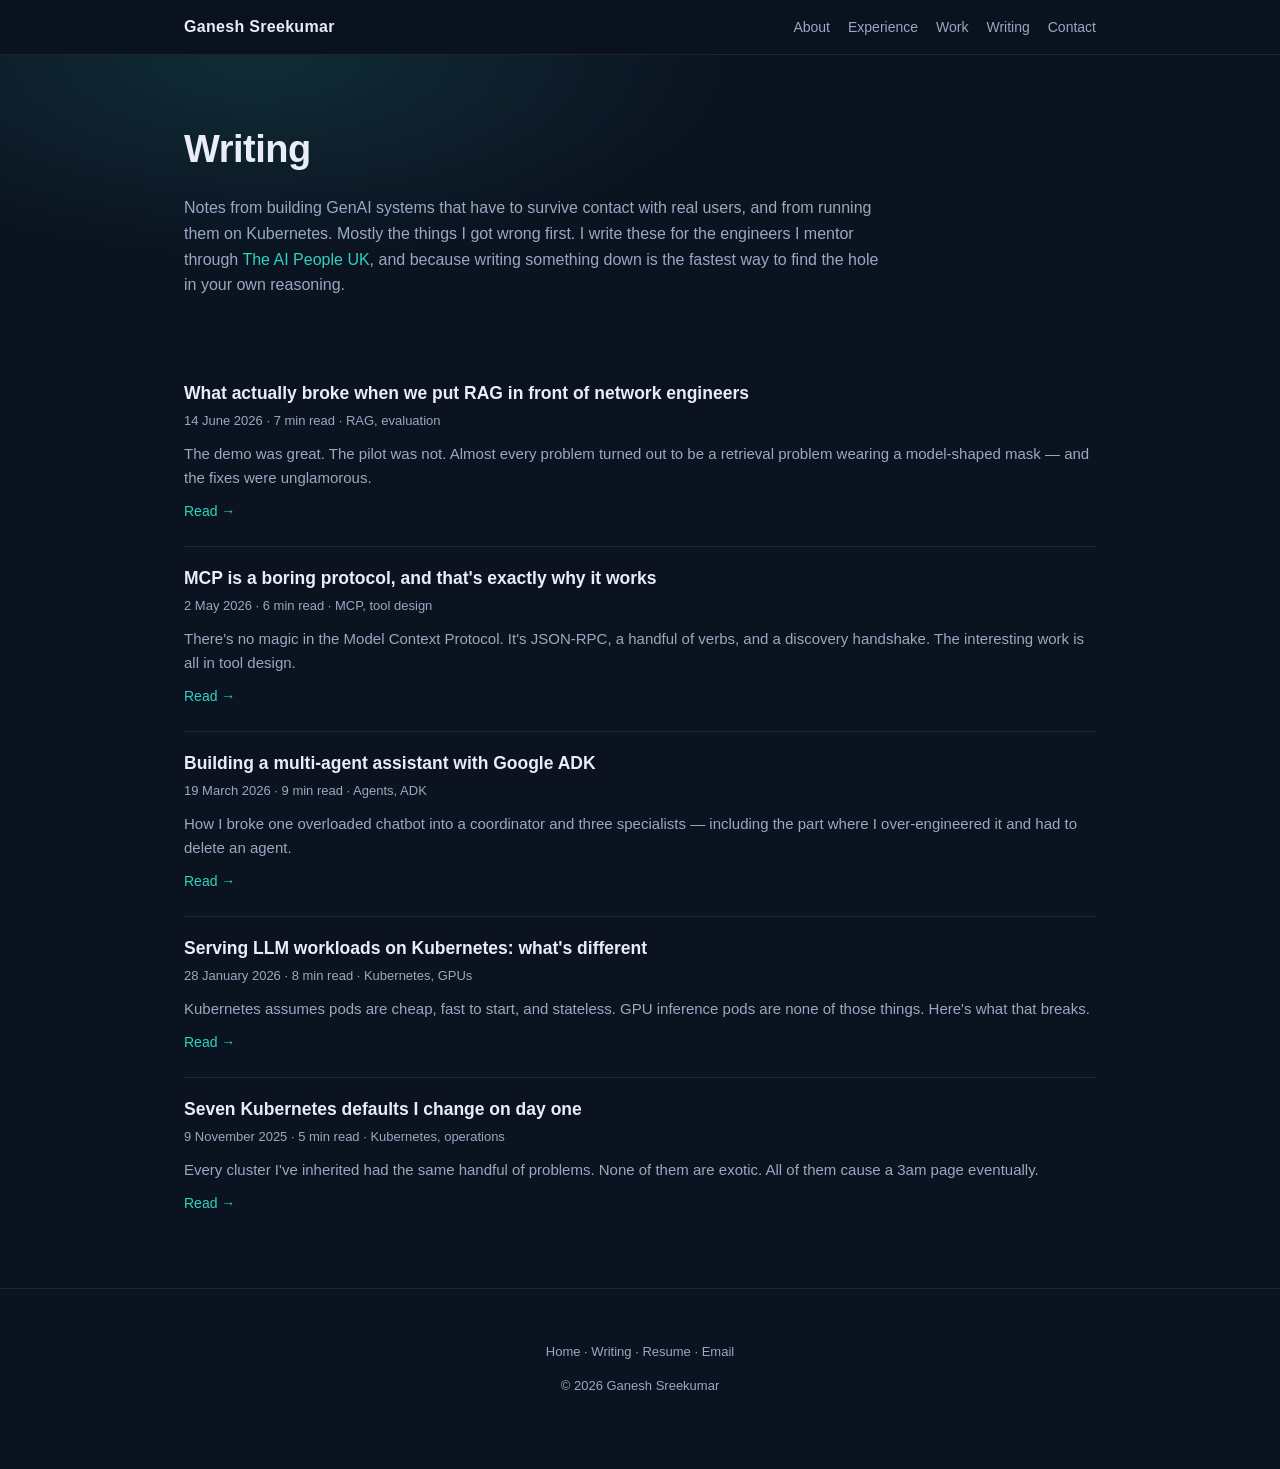
==== blog/index.html @ 61bf5499 "Add blog posts" ====
<!doctype html>
<html lang="en">
<head>
<meta charset="UTF-8" />
<meta name="viewport" content="width=device-width, initial-scale=1.0" />
<title>Writing — Ganesh Sreekumar</title>
<meta name="description" content="Notes on production GenAI — RAG, MCP, Google ADK agents — and running it all on Kubernetes." />
<link rel="stylesheet" href="../styles.css" />
</head>
<body>

<header class="site">
  <nav class="site">
    <a class="brand" href="../index.html">Ganesh Sreekumar</a>
    <div class="links">
      <a href="../index.html#about">About</a>
      <a href="../index.html#experience">Experience</a>
      <a href="../index.html#work">Work</a>
      <a href="index.html">Writing</a>
      <a href="../index.html#contact">Contact</a>
    </div>
  </nav>
</header>

<section class="hero" style="padding:64px 0 28px;">
  <div class="wrap">
    <h1 style="font-size:clamp(28px,4.2vw,38px);">Writing</h1>
    <p class="summary">
      Notes from building GenAI systems that have to survive contact with real users, and from
      running them on Kubernetes. Mostly the things I got wrong first. I write these for the
      engineers I mentor through <a href="https://theaipeople.uk/" target="_blank" rel="noopener">The AI People UK</a>,
      and because writing something down is the fastest way to find the hole in your own reasoning.
    </p>
  </div>
</section>

<section style="padding-top:20px;">
  <div class="wrap">
    <div class="post-list">

      <div class="post-item">
        <h3><a href="rag-lessons-from-production.html">What actually broke when we put RAG in front of network engineers</a></h3>
        <p class="post-meta">14 June 2026 · 7 min read · RAG, evaluation</p>
        <p class="excerpt">
          The demo was great. The pilot was not. Almost every problem turned out to be a
          retrieval problem wearing a model-shaped mask — and the fixes were unglamorous.
        </p>
        <a class="more" href="rag-lessons-from-production.html">Read →</a>
      </div>

      <div class="post-item">
        <h3><a href="mcp-is-boring.html">MCP is a boring protocol, and that's exactly why it works</a></h3>
        <p class="post-meta">2 May 2026 · 6 min read · MCP, tool design</p>
        <p class="excerpt">
          There's no magic in the Model Context Protocol. It's JSON-RPC, a handful of verbs, and
          a discovery handshake. The interesting work is all in tool design.
        </p>
        <a class="more" href="mcp-is-boring.html">Read →</a>
      </div>

      <div class="post-item">
        <h3><a href="building-agents-with-google-adk.html">Building a multi-agent assistant with Google ADK</a></h3>
        <p class="post-meta">19 March 2026 · 9 min read · Agents, ADK</p>
        <p class="excerpt">
          How I broke one overloaded chatbot into a coordinator and three specialists — including
          the part where I over-engineered it and had to delete an agent.
        </p>
        <a class="more" href="building-agents-with-google-adk.html">Read →</a>
      </div>

      <div class="post-item">
        <h3><a href="llm-workloads-on-kubernetes.html">Serving LLM workloads on Kubernetes: what's different</a></h3>
        <p class="post-meta">28 January 2026 · 8 min read · Kubernetes, GPUs</p>
        <p class="excerpt">
          Kubernetes assumes pods are cheap, fast to start, and stateless. GPU inference pods are
          none of those things. Here's what that breaks.
        </p>
        <a class="more" href="llm-workloads-on-kubernetes.html">Read →</a>
      </div>

      <div class="post-item">
        <h3><a href="kubernetes-defaults-i-change.html">Seven Kubernetes defaults I change on day one</a></h3>
        <p class="post-meta">9 November 2025 · 5 min read · Kubernetes, operations</p>
        <p class="excerpt">
          Every cluster I've inherited had the same handful of problems. None of them are exotic.
          All of them cause a 3am page eventually.
        </p>
        <a class="more" href="kubernetes-defaults-i-change.html">Read →</a>
      </div>

    </div>
  </div>
</section>

<footer>
  <div class="wrap">
    <p><a href="../index.html">Home</a> · <a href="index.html">Writing</a> · <a href="../resume.pdf">Resume</a> · <a href="mailto:ganeshs404@gmail.com">Email</a></p>
    <p>© <span id="year"></span> Ganesh Sreekumar</p>
  </div>
</footer>

<script>document.getElementById('year').textContent = new Date().getFullYear();</script>
</body>
</html>
---- styles.css ----
:root{
  --bg: #0b1220;
  --bg-alt: #101a2e;
  --card: #131f38;
  --text: #e8edf7;
  --muted: #9aa8c2;
  --accent: #2dd4bf;
  --accent-soft: rgba(45, 212, 191, 0.14);
  --border: rgba(255,255,255,0.08);
  --max: 960px;
}
*{box-sizing:border-box;}
html{scroll-behavior:smooth;}
body{
  margin:0;
  font-family: -apple-system, BlinkMacSystemFont, "Segoe UI", Roboto, Helvetica, Arial, sans-serif;
  background: var(--bg);
  color: var(--text);
  line-height:1.6;
}
a{color:var(--accent); text-decoration:none;}
a:hover{text-decoration:underline;}
.wrap{max-width:var(--max); margin:0 auto; padding:0 24px;}

header.site{
  position:sticky; top:0; z-index:10;
  background: rgba(11,18,32,0.85);
  backdrop-filter: blur(8px);
  border-bottom:1px solid var(--border);
}
nav.site{
  display:flex; align-items:center; justify-content:space-between;
  max-width:var(--max); margin:0 auto; padding:14px 24px;
}
nav.site .brand{font-weight:700; letter-spacing:0.3px; color:var(--text);}
nav.site .brand:hover{text-decoration:none;}
nav.site .links{display:flex; gap:18px; font-size:14px; flex-wrap:wrap;}
nav.site .links a{color:var(--muted);}
nav.site .links a:hover{color:var(--text); text-decoration:none;}

.hero{
  padding:88px 0 56px;
  background: radial-gradient(700px 300px at 20% 0%, var(--accent-soft), transparent 70%);
}
.hero h1{
  font-size:clamp(32px, 5vw, 48px);
  margin:0 0 6px;
  letter-spacing:-0.5px;
}
.hero .role{
  color:var(--accent);
  font-weight:600;
  font-size:19px;
  margin:0 0 18px;
}
.hero .summary{
  color:var(--muted);
  max-width:700px;
  font-size:16px;
}
.hero .meta{
  display:flex; flex-wrap:wrap; gap:16px;
  margin-top:22px; font-size:14px; color:var(--muted);
}
.hero .meta span{display:inline-flex; align-items:center; gap:6px;}
.cta-row{margin-top:28px; display:flex; gap:12px; flex-wrap:wrap;}
.btn{
  display:inline-block; padding:11px 20px; border-radius:8px;
  font-size:14px; font-weight:600; border:1px solid var(--border);
}
.btn.primary{background:var(--accent); color:#04211d; border-color:var(--accent);}
.btn.primary:hover{opacity:0.9; text-decoration:none;}
.btn.ghost{color:var(--text);}
.btn.ghost:hover{border-color:var(--accent); text-decoration:none;}

section{padding:52px 0;}
section h2{
  font-size:13px; text-transform:uppercase; letter-spacing:1.5px;
  color:var(--accent); margin:0 0 22px;
}
section.alt{background:var(--bg-alt); border-top:1px solid var(--border); border-bottom:1px solid var(--border);}
.section-intro{color:var(--muted); margin:-8px 0 26px; max-width:720px; font-size:15px;}

.job{
  padding:22px 0; border-top:1px solid var(--border);
}
.job:first-of-type{border-top:none;}
.job-head{
  display:flex; justify-content:space-between; align-items:baseline; flex-wrap:wrap; gap:8px;
}
.job-head h3{margin:0; font-size:18px;}
.job-head .dates{color:var(--muted); font-size:13px; white-space:nowrap;}
.job .company{color:var(--muted); font-size:14px; margin:2px 0 10px;}
.job ul{margin:0; padding-left:20px; color:var(--text);}
.job li{margin-bottom:8px; font-size:15px;}
.job li::marker{color:var(--accent);}

.skills{display:flex; flex-wrap:wrap; gap:10px;}
.skills span{
  background:var(--card); border:1px solid var(--border);
  padding:7px 14px; border-radius:999px; font-size:13px; color:var(--text);
}
.skill-group{margin-bottom:22px;}
.skill-group:last-child{margin-bottom:0;}
.skill-group h3{
  font-size:14px; margin:0 0 10px; color:var(--muted); font-weight:600;
}

.cert-card, .community-card{
  background:var(--card); border:1px solid var(--border); border-radius:12px;
  padding:22px;
}
.cert-card h3, .community-card h3{margin:0 0 6px; font-size:17px;}
.cert-card .dates{color:var(--muted); font-size:13px; margin-bottom:0;}
.community-card p{color:var(--muted); margin:10px 0 0;}
.community-card ul{margin:12px 0 0; padding-left:20px; color:var(--text);}
.community-card li{margin-bottom:6px; font-size:14.5px;}

/* ---------- work / deep-dive cards ---------- */
.work-grid{display:grid; gap:18px;}
.work-card{
  background:var(--card); border:1px solid var(--border); border-radius:12px;
  padding:24px;
}
.work-card h3{margin:0 0 4px; font-size:17px;}
.work-card .kicker{
  color:var(--accent); font-size:12px; text-transform:uppercase;
  letter-spacing:1.2px; margin:0 0 12px; font-weight:600;
}
.work-card p{margin:0 0 12px; font-size:15px;}
.work-card p:last-child{margin-bottom:0;}
.work-card .label{color:var(--muted); font-weight:600;}
.work-card ul{margin:0 0 14px; padding-left:20px;}
.work-card li{margin-bottom:7px; font-size:14.5px;}
.work-card li::marker{color:var(--accent);}
.stack{display:flex; flex-wrap:wrap; gap:8px; margin-top:16px;}
.stack span{
  border:1px solid var(--border); background:rgba(255,255,255,0.03);
  padding:4px 11px; border-radius:6px; font-size:12px; color:var(--muted);
}

/* ---------- writing / blog ---------- */
.post-list{display:grid; gap:2px;}
.post-item{
  padding:20px 0; border-top:1px solid var(--border);
}
.post-item:first-child{border-top:none;}
.post-item h3{margin:0 0 6px; font-size:17.5px; line-height:1.35;}
.post-item h3 a{color:var(--text);}
.post-item h3 a:hover{color:var(--accent); text-decoration:none;}
.post-meta{color:var(--muted); font-size:13px; margin:0 0 10px;}
.post-item p.excerpt{color:var(--muted); margin:0; font-size:15px;}
.post-item .more{font-size:14px; display:inline-block; margin-top:10px;}

/* ---------- article ---------- */
.article{max-width:720px; margin:0 auto; padding:64px 24px 40px;}
.article .eyebrow{
  color:var(--accent); font-size:12px; text-transform:uppercase;
  letter-spacing:1.4px; margin:0 0 14px; font-weight:600;
}
.article h1{
  font-size:clamp(28px, 4.2vw, 38px); line-height:1.2;
  letter-spacing:-0.5px; margin:0 0 14px;
}
.article .byline{color:var(--muted); font-size:13.5px; margin:0 0 34px;}
.article h2{
  font-size:20px; text-transform:none; letter-spacing:-0.2px;
  color:var(--text); margin:38px 0 12px;
}
.article h3{font-size:16.5px; margin:28px 0 10px;}
.article p{font-size:16.5px; margin:0 0 18px;}
.article ul, .article ol{padding-left:22px; margin:0 0 18px;}
.article li{font-size:16.5px; margin-bottom:9px;}
.article li::marker{color:var(--accent);}
.article strong{color:#fff;}
.article hr{border:none; border-top:1px solid var(--border); margin:38px 0;}
.article blockquote{
  margin:0 0 20px; padding:2px 0 2px 18px;
  border-left:2px solid var(--accent); color:var(--muted); font-style:italic;
}
.article code{
  background:rgba(255,255,255,0.06); border:1px solid var(--border);
  padding:1.5px 6px; border-radius:5px; font-size:14px;
  font-family: ui-monospace, SFMono-Regular, Menlo, Consolas, monospace;
}
.article pre{
  background:#0a101c; border:1px solid var(--border);
  border-radius:10px; padding:16px 18px; overflow-x:auto; margin:0 0 20px;
}
.article pre code{
  background:none; border:none; padding:0; font-size:13.5px; line-height:1.55;
  color:#cfe0f5; white-space:pre;
}
.callout{
  background:var(--card); border:1px solid var(--border); border-left:3px solid var(--accent);
  border-radius:8px; padding:16px 18px; margin:0 0 22px;
}
.callout p{margin:0; font-size:15.5px; color:var(--muted);}
.callout p strong{color:var(--text);}
.post-nav{
  max-width:720px; margin:0 auto; padding:0 24px 70px;
  display:flex; justify-content:space-between; gap:16px; flex-wrap:wrap;
  font-size:14px;
}
.tags{display:flex; flex-wrap:wrap; gap:8px; margin:0 0 30px;}
.tags span{
  border:1px solid var(--border); background:rgba(255,255,255,0.03);
  padding:3px 10px; border-radius:6px; font-size:12px; color:var(--muted);
}

footer{
  padding:40px 0 60px; text-align:center; color:var(--muted); font-size:13px;
  border-top:1px solid var(--border);
}
footer a{color:var(--muted);}
footer a:hover{color:var(--accent);}

@media (max-width:640px){
  nav.site{flex-direction:column; align-items:flex-start; gap:10px;}
  nav.site .links{gap:14px;}
  .hero{padding:56px 0 40px;}
  .article{padding-top:44px;}
}
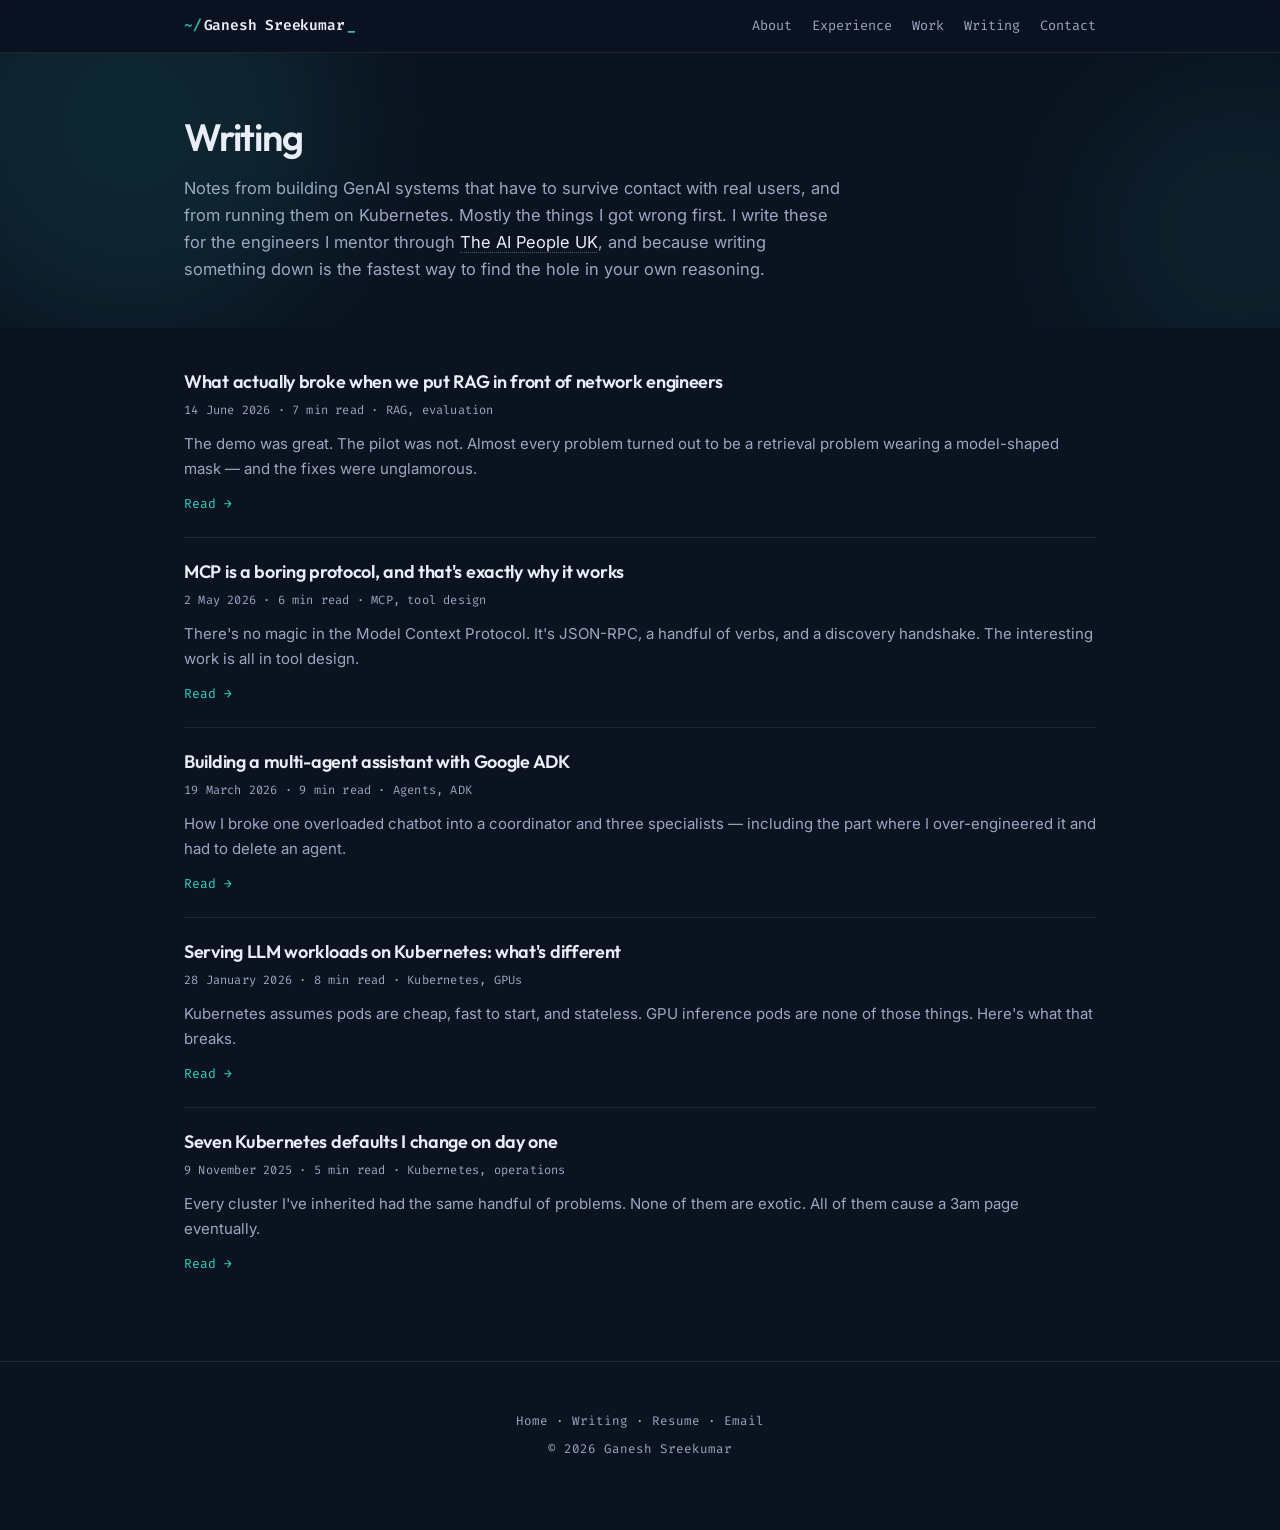
==== commit a991be9e: "Restyle: mono typography, terminal hero, motion" ====
--- a/blog/index.html
+++ b/blog/index.html
@@ -5,6 +5,9 @@
 <meta name="viewport" content="width=device-width, initial-scale=1.0" />
 <title>Writing — Ganesh Sreekumar</title>
 <meta name="description" content="Notes on production GenAI — RAG, MCP, Google ADK agents — and running it all on Kubernetes." />
+<link rel="preconnect" href="https://fonts.googleapis.com" />
+<link rel="preconnect" href="https://fonts.gstatic.com" crossorigin />
+<link rel="stylesheet" href="https://fonts.googleapis.com/css2?family=Inter:wght@400;500;600&family=Outfit:wght@500;600;700&family=Fira+Code:wght@400;500&display=swap" />
 <link rel="stylesheet" href="../styles.css" />
 </head>
 <body>
--- a/styles.css
+++ b/styles.css
@@ -1,4 +1,10 @@
+/* ==========================================================================
+   Ganesh Sreekumar — portfolio
+   Palette unchanged (navy + teal). Layout, type and motion reworked.
+   ========================================================================== */
+
 :root{
+  /* --- colours: unchanged --- */
   --bg: #0b1220;
   --bg-alt: #101a2e;
   --card: #131f38;
@@ -7,217 +13,593 @@
   --accent: #2dd4bf;
   --accent-soft: rgba(45, 212, 191, 0.14);
   --border: rgba(255,255,255,0.08);
+
+  /* --- derived --- */
+  --border-strong: rgba(255,255,255,0.14);
+  --accent-dim: rgba(45, 212, 191, 0.35);
+  --accent-glow: rgba(45, 212, 191, 0.07);
+  --code-bg: #0a101c;
+
+  /* --- type --- */
+  --font-sans: "Inter", -apple-system, BlinkMacSystemFont, "Segoe UI", Roboto, Helvetica, Arial, sans-serif;
+  --font-display: "Outfit", var(--font-sans);
+  --font-mono: "Fira Code", "JetBrains Mono", ui-monospace, SFMono-Regular, Menlo, Consolas, monospace;
+
+  /* --- motion --- */
+  --ease-out: cubic-bezier(0, 0, .2, 1);
+  --ease-in-out: cubic-bezier(.4, 0, .2, 1);
+  --dur: .18s;
+
   --max: 960px;
-}
+  --max-read: 720px;
+}
+
 *{box-sizing:border-box;}
 html{scroll-behavior:smooth;}
+
 body{
   margin:0;
-  font-family: -apple-system, BlinkMacSystemFont, "Segoe UI", Roboto, Helvetica, Arial, sans-serif;
+  font-family: var(--font-sans);
   background: var(--bg);
   color: var(--text);
-  line-height:1.6;
-}
-a{color:var(--accent); text-decoration:none;}
-a:hover{text-decoration:underline;}
+  line-height:1.65;
+  -webkit-font-smoothing:antialiased;
+  text-rendering:optimizeLegibility;
+}
+
 .wrap{max-width:var(--max); margin:0 auto; padding:0 24px;}
 
+/* ==========================================================================
+   Links — dotted underline that resolves to the accent on hover
+   ========================================================================== */
+a{
+  color: var(--accent);
+  text-decoration: underline;
+  text-decoration-color: color-mix(in srgb, var(--accent) 35%, transparent);
+  text-decoration-thickness: 1px;
+  text-underline-offset: 4px;
+  transition: color var(--dur) var(--ease-out),
+              text-decoration-color var(--dur) var(--ease-out);
+}
+a:hover{ text-decoration-color: var(--accent); }
+
+/* body-copy links read quieter until hovered */
+.article p > a,
+.summary a,
+.section-intro a,
+.community-card a{
+  color: var(--text);
+  text-decoration-style: dotted;
+  text-decoration-color: color-mix(in srgb, var(--muted) 45%, transparent);
+}
+.article p > a:hover,
+.summary a:hover,
+.section-intro a:hover,
+.community-card a:hover{
+  color: var(--accent);
+  text-decoration-style: solid;
+  text-decoration-color: var(--accent);
+}
+
+/* links that shouldn't be underlined at all */
+a.btn, a.brand, .links a, .post-item h3 a, .stack a, footer a, .post-nav a, a.more{
+  text-decoration:none;
+}
+
+/* ==========================================================================
+   Header
+   ========================================================================== */
 header.site{
-  position:sticky; top:0; z-index:10;
-  background: rgba(11,18,32,0.85);
-  backdrop-filter: blur(8px);
+  position:sticky; top:0; z-index:20;
+  background: color-mix(in srgb, var(--bg) 82%, transparent);
+  backdrop-filter: blur(10px) saturate(1.4);
+  -webkit-backdrop-filter: blur(10px) saturate(1.4);
   border-bottom:1px solid var(--border);
 }
 nav.site{
   display:flex; align-items:center; justify-content:space-between;
-  max-width:var(--max); margin:0 auto; padding:14px 24px;
-}
-nav.site .brand{font-weight:700; letter-spacing:0.3px; color:var(--text);}
-nav.site .brand:hover{text-decoration:none;}
-nav.site .links{display:flex; gap:18px; font-size:14px; flex-wrap:wrap;}
-nav.site .links a{color:var(--muted);}
-nav.site .links a:hover{color:var(--text); text-decoration:none;}
-
+  max-width:var(--max); margin:0 auto; padding:13px 24px;
+  gap:16px;
+}
+nav.site .brand{
+  font-family: var(--font-mono);
+  font-weight:600; font-size:14.5px; color:var(--text);
+  letter-spacing:-0.2px;
+  display:inline-flex; align-items:center; gap:2px;
+}
+nav.site .brand::before{ content:"~/"; color:var(--accent); opacity:.85; }
+nav.site .brand::after{
+  content:"_";
+  color:var(--accent);
+  animation: cursor-blink 1.15s step-end infinite;
+  margin-left:1px;
+}
+nav.site .links{
+  display:flex; gap:20px; font-size:13.5px; flex-wrap:wrap;
+  font-family:var(--font-mono);
+}
+nav.site .links a{ color:var(--muted); position:relative; padding:2px 0; }
+nav.site .links a::before{ content:""; color:var(--accent); opacity:0; transition:opacity var(--dur) var(--ease-out); }
+nav.site .links a:hover{ color:var(--text); }
+nav.site .links a:hover::before{ content:"/"; opacity:.7; }
+
+/* ==========================================================================
+   Hero
+   ========================================================================== */
 .hero{
-  padding:88px 0 56px;
-  background: radial-gradient(700px 300px at 20% 0%, var(--accent-soft), transparent 70%);
-}
+  position:relative;
+  padding:84px 0 60px;
+  overflow:hidden;
+}
+/* drifting accent orbs */
+.hero::before,
+.hero::after{
+  content:"";
+  position:absolute;
+  border-radius:50%;
+  pointer-events:none;
+  filter: blur(70px);
+  background: var(--accent);
+  opacity:.10;
+  animation: float-orb 22s var(--ease-in-out) infinite;
+}
+.hero::before{ width:420px; height:420px; top:-140px; left:-80px; }
+.hero::after{ width:320px; height:320px; top:20px; right:-120px; animation-delay:-8s; opacity:.07; }
+.hero > .wrap{ position:relative; z-index:1; }
+
+.status{
+  display:inline-flex; align-items:center; gap:9px;
+  font-family:var(--font-mono); font-size:12px; letter-spacing:.3px;
+  color:var(--muted);
+  border:1px solid var(--border); border-radius:999px;
+  padding:5px 13px 5px 11px;
+  margin-bottom:22px;
+  background: rgba(255,255,255,0.02);
+  animation: code-fade-in .5s var(--ease-out) both;
+}
+.status .dot{
+  position:relative; width:7px; height:7px; border-radius:50%;
+  background:var(--accent); flex:none;
+}
+.status .dot::after{
+  content:""; position:absolute; inset:0; border-radius:50%;
+  background:var(--accent);
+  animation: pulse-dot 2s var(--ease-in-out) infinite;
+}
+
 .hero h1{
-  font-size:clamp(32px, 5vw, 48px);
-  margin:0 0 6px;
-  letter-spacing:-0.5px;
+  font-family: var(--font-display);
+  font-size:clamp(34px, 5.2vw, 52px);
+  font-weight:600;
+  line-height:1.08;
+  margin:0 0 10px;
+  letter-spacing:-1.2px;
+  animation: code-fade-in .5s var(--ease-out) .06s both;
 }
 .hero .role{
+  font-family:var(--font-mono);
   color:var(--accent);
-  font-weight:600;
-  font-size:19px;
-  margin:0 0 18px;
-}
+  font-weight:500;
+  font-size:15px;
+  letter-spacing:-0.2px;
+  margin:0 0 20px;
+  animation: code-fade-in .5s var(--ease-out) .12s both;
+}
+.hero .role::before{ content:"// "; opacity:.55; }
+
 .hero .summary{
   color:var(--muted);
-  max-width:700px;
-  font-size:16px;
-}
+  max-width:660px;
+  font-size:16.5px;
+  animation: code-fade-in .5s var(--ease-out) .18s both;
+}
+
 .hero .meta{
-  display:flex; flex-wrap:wrap; gap:16px;
-  margin-top:22px; font-size:14px; color:var(--muted);
-}
-.hero .meta span{display:inline-flex; align-items:center; gap:6px;}
-.cta-row{margin-top:28px; display:flex; gap:12px; flex-wrap:wrap;}
+  display:flex; flex-wrap:wrap; gap:8px 20px;
+  margin-top:24px; font-size:13.5px; color:var(--muted);
+  font-family:var(--font-mono);
+  animation: code-fade-in .5s var(--ease-out) .24s both;
+}
+.hero .meta span{display:inline-flex; align-items:center; gap:7px;}
+
+.cta-row{
+  margin-top:30px; display:flex; gap:11px; flex-wrap:wrap;
+  animation: code-fade-in .5s var(--ease-out) .3s both;
+}
 .btn{
-  display:inline-block; padding:11px 20px; border-radius:8px;
-  font-size:14px; font-weight:600; border:1px solid var(--border);
-}
-.btn.primary{background:var(--accent); color:#04211d; border-color:var(--accent);}
-.btn.primary:hover{opacity:0.9; text-decoration:none;}
-.btn.ghost{color:var(--text);}
-.btn.ghost:hover{border-color:var(--accent); text-decoration:none;}
-
-section{padding:52px 0;}
+  display:inline-flex; align-items:center; gap:8px;
+  padding:11px 19px; border-radius:8px;
+  font-size:13.5px; font-weight:500;
+  font-family:var(--font-mono);
+  border:1px solid var(--border);
+  transition: transform var(--dur) var(--ease-out),
+              border-color var(--dur) var(--ease-out),
+              background-color var(--dur) var(--ease-out),
+              opacity var(--dur) var(--ease-out);
+}
+.btn:hover{ transform:translateY(-1px); }
+.btn.primary{ background:var(--accent); color:#04211d; border-color:var(--accent); font-weight:600; }
+.btn.primary:hover{ opacity:.9; }
+.btn.ghost{ color:var(--text); background:rgba(255,255,255,0.02); }
+.btn.ghost:hover{ border-color:var(--accent-dim); background:var(--accent-glow); }
+
+/* ==========================================================================
+   Terminal block
+   ========================================================================== */
+.terminal{
+  margin-top:36px;
+  background:var(--code-bg);
+  border:1px solid var(--border);
+  border-radius:11px;
+  overflow:hidden;
+  font-family:var(--font-mono);
+  font-size:13px;
+  line-height:1.75;
+  box-shadow: 0 18px 40px -22px rgba(0,0,0,.9);
+  animation: terminal-enter .5s var(--ease-out) .36s both;
+}
+.terminal-bar{
+  display:flex; align-items:center; gap:7px;
+  padding:10px 14px;
+  border-bottom:1px solid var(--border);
+  background: rgba(255,255,255,0.02);
+}
+.terminal-bar i{ width:10px; height:10px; border-radius:50%; background:var(--border-strong); display:block; }
+.terminal-bar i:nth-child(3){ background: color-mix(in srgb, var(--accent) 55%, transparent); }
+.terminal-bar .path{
+  margin-left:8px; font-size:11.5px; color:var(--muted); letter-spacing:.2px;
+}
+.terminal-body{ padding:15px 17px 17px; overflow-x:auto; }
+.terminal-body .line{ white-space:pre; }
+.terminal-body .prompt{ color:var(--accent); user-select:none; }
+.terminal-body .cmd{ color:var(--text); }
+.terminal-body .out{ color:var(--muted); }
+.terminal-body .key{ color:var(--accent); }
+.terminal-body .cursor{
+  display:inline-block; width:8px; height:15px;
+  background:var(--accent); vertical-align:-2px; margin-left:3px;
+  animation: cursor-blink 1.15s step-end infinite;
+}
+
+/* ==========================================================================
+   Sections
+   ========================================================================== */
+section{ padding:64px 0; position:relative; }
+section.alt{
+  background:var(--bg-alt);
+  border-top:1px solid var(--border);
+  border-bottom:1px solid var(--border);
+}
+
 section h2{
-  font-size:13px; text-transform:uppercase; letter-spacing:1.5px;
-  color:var(--accent); margin:0 0 22px;
-}
-section.alt{background:var(--bg-alt); border-top:1px solid var(--border); border-bottom:1px solid var(--border);}
-.section-intro{color:var(--muted); margin:-8px 0 26px; max-width:720px; font-size:15px;}
-
-.job{
+  font-family:var(--font-mono);
+  font-size:12px; text-transform:uppercase; letter-spacing:2px;
+  color:var(--accent); font-weight:500;
+  margin:0 0 24px;
+  padding-left:15px;
+  position:relative;
+}
+section h2::before{
+  content:"";
+  position:absolute; left:0; top:2px; bottom:2px;
+  width:2px; border-radius:2px;
+  background:var(--accent);
+  animation: accent-bar-in .45s var(--ease-out) both;
+}
+
+.section-intro{
+  color:var(--muted); margin:-10px 0 30px;
+  max-width:var(--max-read); font-size:15.5px;
+}
+
+/* ==========================================================================
+   Experience
+   ========================================================================== */
+.job{ padding:24px 0; border-top:1px solid var(--border); }
+.job:first-of-type{ border-top:none; padding-top:4px; }
+.job-head{ display:flex; justify-content:space-between; align-items:baseline; flex-wrap:wrap; gap:8px; }
+.job-head h3{ margin:0; font-size:18px; font-family:var(--font-display); font-weight:600; letter-spacing:-0.3px; }
+.job-head .dates{
+  color:var(--muted); font-size:12.5px; white-space:nowrap;
+  font-family:var(--font-mono);
+}
+.job .company{
+  color:var(--accent); font-size:13.5px; margin:3px 0 12px;
+  font-family:var(--font-mono); opacity:.9;
+}
+.job ul{ margin:0; padding-left:19px; }
+.job li{ margin-bottom:9px; font-size:15px; }
+.job li::marker{ color:var(--accent); content:"▸ "; }
+
+/* ==========================================================================
+   Skills
+   ========================================================================== */
+.skill-group{ margin-bottom:26px; }
+.skill-group:last-child{ margin-bottom:0; }
+.skill-group h3{
+  font-family:var(--font-mono);
+  font-size:12px; margin:0 0 12px; color:var(--muted);
+  font-weight:500; letter-spacing:.6px;
+}
+.skill-group h3::before{ content:"$ "; color:var(--accent); opacity:.6; }
+
+.skills{ display:flex; flex-wrap:wrap; gap:8px; }
+.skills span{
+  background:var(--card);
+  border:1px solid var(--border);
+  padding:6px 12px; border-radius:7px;
+  font-size:12.5px; color:var(--text);
+  font-family:var(--font-mono);
+  transition: border-color var(--dur) var(--ease-out),
+              color var(--dur) var(--ease-out),
+              transform var(--dur) var(--ease-out);
+}
+.skills span:hover{ border-color:var(--accent-dim); color:var(--accent); transform:translateY(-1px); }
+
+/* ==========================================================================
+   Work / deep-dive cards
+   ========================================================================== */
+.work-grid{ display:grid; gap:18px; }
+.work-card{
+  position:relative;
+  background:var(--card);
+  border:1px solid var(--border);
+  border-radius:12px;
+  padding:26px;
+  overflow:hidden;
+  transition: border-color .25s var(--ease-out), transform .25s var(--ease-out);
+}
+.work-card::after{
+  content:"";
+  position:absolute; left:0; right:0; top:0; height:1px;
+  background:linear-gradient(90deg, transparent, var(--accent), transparent);
+  opacity:0; transition:opacity .25s var(--ease-out);
+}
+.work-card:hover{ border-color:var(--border-strong); transform:translateY(-2px); }
+.work-card:hover::after{ opacity:.8; }
+
+.work-card .kicker{
+  font-family:var(--font-mono);
+  color:var(--accent); font-size:11px; text-transform:uppercase;
+  letter-spacing:1.6px; margin:0 0 11px; font-weight:500;
+}
+.work-card h3{
+  margin:0 0 12px; font-size:18px;
+  font-family:var(--font-display); font-weight:600; letter-spacing:-0.3px;
+}
+.work-card p{ margin:0 0 13px; font-size:15px; color:var(--muted); }
+.work-card p:last-child{ margin-bottom:0; }
+.work-card .label{ color:var(--text); font-weight:600; }
+.work-card ul{ margin:0 0 15px; padding-left:19px; }
+.work-card li{ margin-bottom:8px; font-size:14.5px; color:var(--muted); }
+.work-card li::marker{ color:var(--accent); }
+
+.stack{ display:flex; flex-wrap:wrap; gap:7px; margin-top:17px; }
+.stack span{
+  border:1px solid var(--border);
+  background:rgba(255,255,255,0.025);
+  padding:3.5px 10px; border-radius:6px;
+  font-size:11.5px; color:var(--muted);
+  font-family:var(--font-mono);
+}
+
+/* ==========================================================================
+   Cert / community
+   ========================================================================== */
+.cert-card, .community-card{
+  background:var(--card); border:1px solid var(--border);
+  border-radius:12px; padding:24px;
+  transition: border-color .25s var(--ease-out);
+}
+.cert-card:hover, .community-card:hover{ border-color:var(--border-strong); }
+.cert-card h3, .community-card h3{
+  margin:0 0 7px; font-size:17px;
+  font-family:var(--font-display); font-weight:600; letter-spacing:-0.2px;
+}
+.cert-card .dates{
+  color:var(--muted); font-size:12.5px; margin-bottom:0;
+  font-family:var(--font-mono);
+}
+.community-card p{ color:var(--muted); margin:10px 0 0; }
+.community-card ul{ margin:13px 0 0; padding-left:19px; }
+.community-card li{ margin-bottom:7px; font-size:14.5px; color:var(--muted); }
+.community-card li::marker{ color:var(--accent); }
+
+/* ==========================================================================
+   Writing list
+   ========================================================================== */
+.post-list{ display:grid; }
+.post-item{
   padding:22px 0; border-top:1px solid var(--border);
-}
-.job:first-of-type{border-top:none;}
-.job-head{
-  display:flex; justify-content:space-between; align-items:baseline; flex-wrap:wrap; gap:8px;
-}
-.job-head h3{margin:0; font-size:18px;}
-.job-head .dates{color:var(--muted); font-size:13px; white-space:nowrap;}
-.job .company{color:var(--muted); font-size:14px; margin:2px 0 10px;}
-.job ul{margin:0; padding-left:20px; color:var(--text);}
-.job li{margin-bottom:8px; font-size:15px;}
-.job li::marker{color:var(--accent);}
-
-.skills{display:flex; flex-wrap:wrap; gap:10px;}
-.skills span{
+  transition: padding-left .25s var(--ease-out);
+}
+.post-item:first-child{ border-top:none; }
+.post-item:hover{ padding-left:7px; }
+.post-item h3{
+  margin:0 0 7px; font-size:18px; line-height:1.35;
+  font-family:var(--font-display); font-weight:600; letter-spacing:-0.3px;
+}
+.post-item h3 a{ color:var(--text); transition:color var(--dur) var(--ease-out); }
+.post-item:hover h3 a{ color:var(--accent); }
+.post-meta{
+  color:var(--muted); font-size:12px; margin:0 0 11px;
+  font-family:var(--font-mono); letter-spacing:.2px;
+}
+.post-item p.excerpt{ color:var(--muted); margin:0; font-size:15px; }
+.post-item .more{
+  font-size:13px; display:inline-block; margin-top:11px;
+  font-family:var(--font-mono); color:var(--accent);
+  transition: transform var(--dur) var(--ease-out);
+}
+.post-item:hover .more{ transform:translateX(3px); }
+
+/* ==========================================================================
+   Article
+   ========================================================================== */
+.article{ max-width:var(--max-read); margin:0 auto; padding:64px 24px 48px; }
+.article .eyebrow{
+  font-family:var(--font-mono);
+  color:var(--accent); font-size:11.5px; text-transform:uppercase;
+  letter-spacing:1.8px; margin:0 0 16px; font-weight:500;
+}
+.article .eyebrow::before{ content:"# "; opacity:.6; }
+.article h1{
+  font-family:var(--font-display);
+  font-size:clamp(29px, 4.4vw, 40px); line-height:1.15;
+  letter-spacing:-1px; font-weight:600; margin:0 0 14px;
+}
+.article .byline{
+  color:var(--muted); font-size:12.5px; margin:0 0 30px;
+  font-family:var(--font-mono);
+}
+.article h2{
+  font-family:var(--font-display);
+  font-size:21px; text-transform:none; letter-spacing:-0.4px;
+  color:var(--text); font-weight:600; margin:42px 0 13px;
+  padding-left:0;
+}
+.article h2::before{ display:none; }
+.article h3{ font-size:17px; margin:30px 0 10px; font-family:var(--font-display); font-weight:600; }
+.article p{ font-size:16.5px; margin:0 0 19px; }
+.article ul, .article ol{ padding-left:22px; margin:0 0 19px; }
+.article li{ font-size:16.5px; margin-bottom:10px; }
+.article li::marker{ color:var(--accent); }
+.article strong{ color:#fff; font-weight:600; }
+.article hr{ border:none; border-top:1px solid var(--border); margin:40px 0; }
+.article blockquote{
+  margin:0 0 21px; padding:3px 0 3px 19px;
+  border-left:2px solid var(--accent); color:var(--muted); font-style:italic;
+}
+.article code{
+  background:rgba(255,255,255,0.055);
+  border:1px solid var(--border);
+  padding:1.5px 6px; border-radius:5px; font-size:14px;
+  font-family: var(--font-mono);
+  color:var(--accent);
+}
+.article pre{
+  position:relative;
+  background:var(--code-bg); border:1px solid var(--border);
+  border-radius:10px; padding:17px 19px; overflow-x:auto; margin:0 0 21px;
+}
+.article pre code{
+  background:none; border:none; padding:0; font-size:13.5px; line-height:1.6;
+  color:#cfe0f5; white-space:pre;
+}
+.article table{ width:100%; border-collapse:collapse; margin:0 0 21px; font-size:15px; }
+.article th, .article td{ border:1px solid var(--border); padding:9px 13px; text-align:left; }
+.article th{ background:rgba(255,255,255,0.03); font-family:var(--font-mono); font-size:12.5px; font-weight:500; color:var(--accent); }
+
+.callout{
   background:var(--card); border:1px solid var(--border);
-  padding:7px 14px; border-radius:999px; font-size:13px; color:var(--text);
-}
-.skill-group{margin-bottom:22px;}
-.skill-group:last-child{margin-bottom:0;}
-.skill-group h3{
-  font-size:14px; margin:0 0 10px; color:var(--muted); font-weight:600;
-}
-
-.cert-card, .community-card{
-  background:var(--card); border:1px solid var(--border); border-radius:12px;
-  padding:22px;
-}
-.cert-card h3, .community-card h3{margin:0 0 6px; font-size:17px;}
-.cert-card .dates{color:var(--muted); font-size:13px; margin-bottom:0;}
-.community-card p{color:var(--muted); margin:10px 0 0;}
-.community-card ul{margin:12px 0 0; padding-left:20px; color:var(--text);}
-.community-card li{margin-bottom:6px; font-size:14.5px;}
-
-/* ---------- work / deep-dive cards ---------- */
-.work-grid{display:grid; gap:18px;}
-.work-card{
-  background:var(--card); border:1px solid var(--border); border-radius:12px;
-  padding:24px;
-}
-.work-card h3{margin:0 0 4px; font-size:17px;}
-.work-card .kicker{
-  color:var(--accent); font-size:12px; text-transform:uppercase;
-  letter-spacing:1.2px; margin:0 0 12px; font-weight:600;
-}
-.work-card p{margin:0 0 12px; font-size:15px;}
-.work-card p:last-child{margin-bottom:0;}
-.work-card .label{color:var(--muted); font-weight:600;}
-.work-card ul{margin:0 0 14px; padding-left:20px;}
-.work-card li{margin-bottom:7px; font-size:14.5px;}
-.work-card li::marker{color:var(--accent);}
-.stack{display:flex; flex-wrap:wrap; gap:8px; margin-top:16px;}
-.stack span{
-  border:1px solid var(--border); background:rgba(255,255,255,0.03);
-  padding:4px 11px; border-radius:6px; font-size:12px; color:var(--muted);
-}
-
-/* ---------- writing / blog ---------- */
-.post-list{display:grid; gap:2px;}
-.post-item{
-  padding:20px 0; border-top:1px solid var(--border);
-}
-.post-item:first-child{border-top:none;}
-.post-item h3{margin:0 0 6px; font-size:17.5px; line-height:1.35;}
-.post-item h3 a{color:var(--text);}
-.post-item h3 a:hover{color:var(--accent); text-decoration:none;}
-.post-meta{color:var(--muted); font-size:13px; margin:0 0 10px;}
-.post-item p.excerpt{color:var(--muted); margin:0; font-size:15px;}
-.post-item .more{font-size:14px; display:inline-block; margin-top:10px;}
-
-/* ---------- article ---------- */
-.article{max-width:720px; margin:0 auto; padding:64px 24px 40px;}
-.article .eyebrow{
-  color:var(--accent); font-size:12px; text-transform:uppercase;
-  letter-spacing:1.4px; margin:0 0 14px; font-weight:600;
-}
-.article h1{
-  font-size:clamp(28px, 4.2vw, 38px); line-height:1.2;
-  letter-spacing:-0.5px; margin:0 0 14px;
-}
-.article .byline{color:var(--muted); font-size:13.5px; margin:0 0 34px;}
-.article h2{
-  font-size:20px; text-transform:none; letter-spacing:-0.2px;
-  color:var(--text); margin:38px 0 12px;
-}
-.article h3{font-size:16.5px; margin:28px 0 10px;}
-.article p{font-size:16.5px; margin:0 0 18px;}
-.article ul, .article ol{padding-left:22px; margin:0 0 18px;}
-.article li{font-size:16.5px; margin-bottom:9px;}
-.article li::marker{color:var(--accent);}
-.article strong{color:#fff;}
-.article hr{border:none; border-top:1px solid var(--border); margin:38px 0;}
-.article blockquote{
-  margin:0 0 20px; padding:2px 0 2px 18px;
-  border-left:2px solid var(--accent); color:var(--muted); font-style:italic;
-}
-.article code{
-  background:rgba(255,255,255,0.06); border:1px solid var(--border);
-  padding:1.5px 6px; border-radius:5px; font-size:14px;
-  font-family: ui-monospace, SFMono-Regular, Menlo, Consolas, monospace;
-}
-.article pre{
-  background:#0a101c; border:1px solid var(--border);
-  border-radius:10px; padding:16px 18px; overflow-x:auto; margin:0 0 20px;
-}
-.article pre code{
-  background:none; border:none; padding:0; font-size:13.5px; line-height:1.55;
-  color:#cfe0f5; white-space:pre;
-}
-.callout{
-  background:var(--card); border:1px solid var(--border); border-left:3px solid var(--accent);
-  border-radius:8px; padding:16px 18px; margin:0 0 22px;
-}
-.callout p{margin:0; font-size:15.5px; color:var(--muted);}
-.callout p strong{color:var(--text);}
+  border-left:2px solid var(--accent);
+  border-radius:9px; padding:17px 19px; margin:0 0 23px;
+}
+.callout p{ margin:0; font-size:15.5px; color:var(--muted); }
+.callout p strong{ color:var(--text); }
+
+.tags{ display:flex; flex-wrap:wrap; gap:7px; margin:0 0 32px; }
+.tags span{
+  border:1px solid var(--border); background:rgba(255,255,255,0.025);
+  padding:3.5px 10px; border-radius:6px; font-size:11.5px; color:var(--muted);
+  font-family:var(--font-mono);
+}
+
 .post-nav{
-  max-width:720px; margin:0 auto; padding:0 24px 70px;
+  max-width:var(--max-read); margin:0 auto; padding:0 24px 72px;
   display:flex; justify-content:space-between; gap:16px; flex-wrap:wrap;
-  font-size:14px;
-}
-.tags{display:flex; flex-wrap:wrap; gap:8px; margin:0 0 30px;}
-.tags span{
-  border:1px solid var(--border); background:rgba(255,255,255,0.03);
-  padding:3px 10px; border-radius:6px; font-size:12px; color:var(--muted);
-}
-
+  font-size:13px; font-family:var(--font-mono);
+}
+.post-nav a{ transition: transform var(--dur) var(--ease-out); display:inline-block; }
+.post-nav a:hover{ transform:translateY(-1px); }
+
+/* ==========================================================================
+   Marquee
+   ========================================================================== */
+.marquee{
+  overflow:hidden; position:relative;
+  border-top:1px solid var(--border); border-bottom:1px solid var(--border);
+  background:var(--bg-alt);
+  padding:13px 0;
+  -webkit-mask-image: linear-gradient(90deg, transparent, #000 9%, #000 91%, transparent);
+  mask-image: linear-gradient(90deg, transparent, #000 9%, #000 91%, transparent);
+}
+.marquee-track{
+  display:flex; width:max-content;
+  animation: marquee 42s linear infinite;
+}
+.marquee:hover .marquee-track{ animation-play-state:paused; }
+.marquee-track span{
+  font-family:var(--font-mono); font-size:12.5px; color:var(--muted);
+  padding:0 20px; white-space:nowrap; letter-spacing:.3px;
+}
+.marquee-track span::after{ content:"·"; color:var(--accent); margin-left:20px; opacity:.5; }
+
+/* ==========================================================================
+   Footer
+   ========================================================================== */
 footer{
-  padding:40px 0 60px; text-align:center; color:var(--muted); font-size:13px;
+  padding:42px 0 64px; text-align:center;
+  color:var(--muted); font-size:12.5px;
   border-top:1px solid var(--border);
-}
-footer a{color:var(--muted);}
-footer a:hover{color:var(--accent);}
-
+  font-family:var(--font-mono);
+}
+footer p{ margin:7px 0; }
+footer a{ color:var(--muted); }
+footer a:hover{ color:var(--accent); }
+
+/* ==========================================================================
+   Responsive
+   ========================================================================== */
 @media (max-width:640px){
-  nav.site{flex-direction:column; align-items:flex-start; gap:10px;}
-  nav.site .links{gap:14px;}
-  .hero{padding:56px 0 40px;}
-  .article{padding-top:44px;}
-}
+  nav.site{ flex-direction:column; align-items:flex-start; gap:11px; }
+  nav.site .links{ gap:14px; font-size:12.5px; }
+  .hero{ padding:52px 0 44px; }
+  .hero::before, .hero::after{ display:none; }
+  section{ padding:48px 0; }
+  .article{ padding-top:44px; }
+  .terminal{ font-size:11.5px; }
+  .work-card{ padding:20px; }
+}
+
+/* ==========================================================================
+   Motion preferences
+   ========================================================================== */
+@media (prefers-reduced-motion: reduce){
+  *, *::before, *::after{
+    animation-duration:.01ms !important;
+    animation-iteration-count:1 !important;
+    transition-duration:.01ms !important;
+    scroll-behavior:auto !important;
+  }
+}
+
+/* ==========================================================================
+   Keyframes
+   ========================================================================== */
+@keyframes cursor-blink{ 0%,50%{opacity:1} 51%,100%{opacity:0} }
+@keyframes terminal-enter{
+  0%{ opacity:0; transform:scale(.97) translateY(6px); }
+  100%{ opacity:1; transform:scale(1) translateY(0); }
+}
+@keyframes accent-bar-in{
+  0%{ opacity:0; transform-origin:top; transform:scaleY(0); }
+  100%{ opacity:1; transform-origin:top; transform:scaleY(1); }
+}
+@keyframes code-fade-in{
+  0%{ opacity:0; transform:translateY(5px); }
+  100%{ opacity:1; transform:translateY(0); }
+}
+@keyframes pulse-dot{
+  0%,100%{ opacity:.75; transform:scale(1); }
+  50%{ opacity:0; transform:scale(1.9); }
+}
+@keyframes float-orb{
+  0%,100%{ transform:translate(0) scale(1); }
+  33%{ transform:translate(30px,-20px) scale(1.05); }
+  66%{ transform:translate(-20px,15px) scale(.95); }
+}
+@keyframes marquee{
+  0%{ transform:translateX(0); }
+  100%{ transform:translateX(-50%); }
+}
